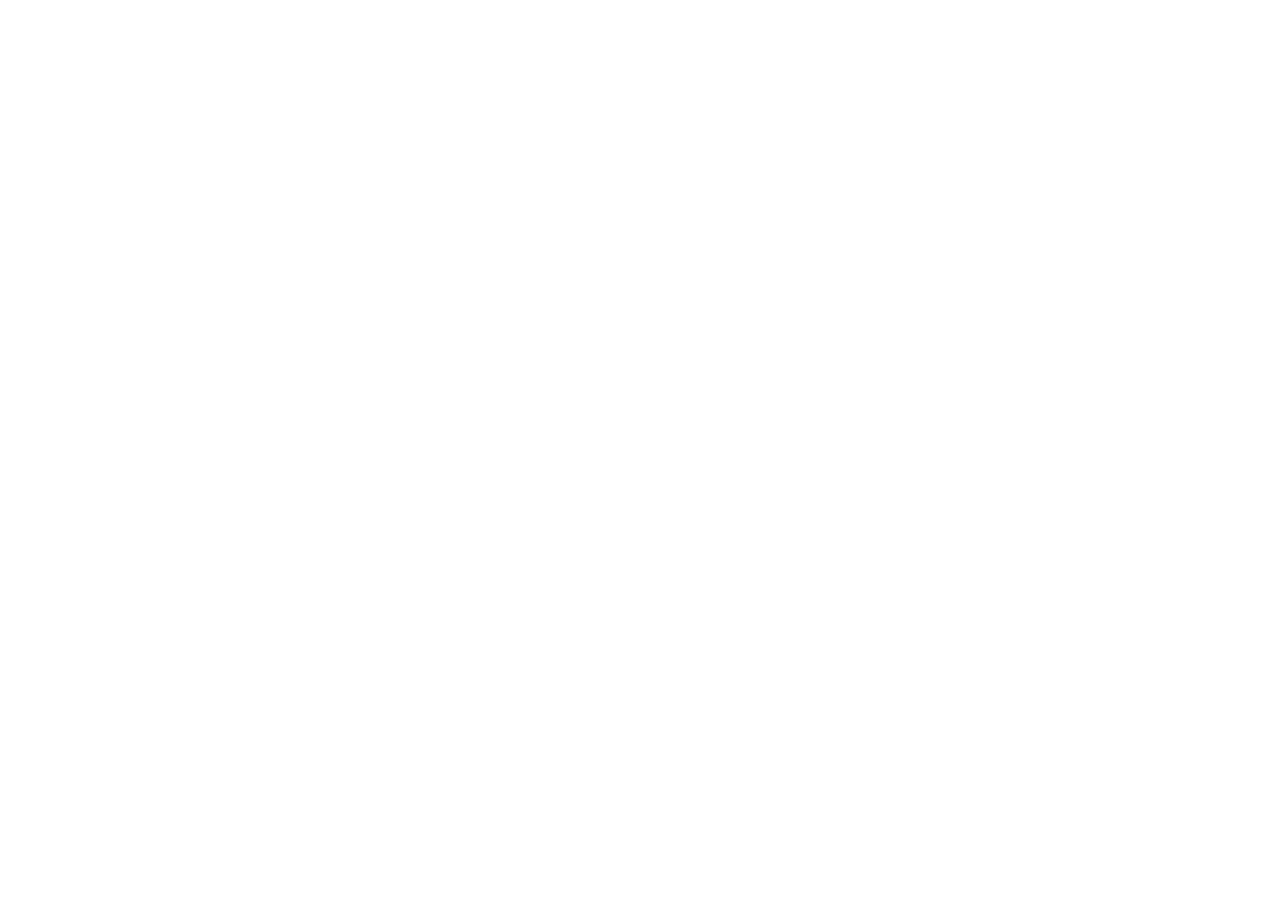
==== index.html @ ead88a3d "Initial commit" ====
<!DOCTYPE html>
<html lang="en">
<head>
  <meta charset="UTF-8">
  <meta http-equiv="X-UA-Compatible" content="IE=edge">
  <meta name="viewport" content="width=device-width, initial-scale=1.0">
  <title>Document</title>
  <link rel="stylesheet" href="https://col-css.netlify.app/css/column.css">
  <link rel="stylesheet" href="https://necolas.github.io/normalize.css/8.0.1/normalize.css">
  <link rel="stylesheet" href="css/style.css">
</head>
<body>
  
</body>
</html>
---- css/style.css ----
html {
  box-sizing: border-box;
}

*,
*::before,
*::after {
  box-sizing: inherit;
}

body {
  margin: 0;
  padding: 0;
  display: flex;
  flex-direction: column;
  min-height: 100vh;
  background-color: #fff;
  font-family: sans-serif;
}

img {
  max-width: 100%;
  height: auto;
}
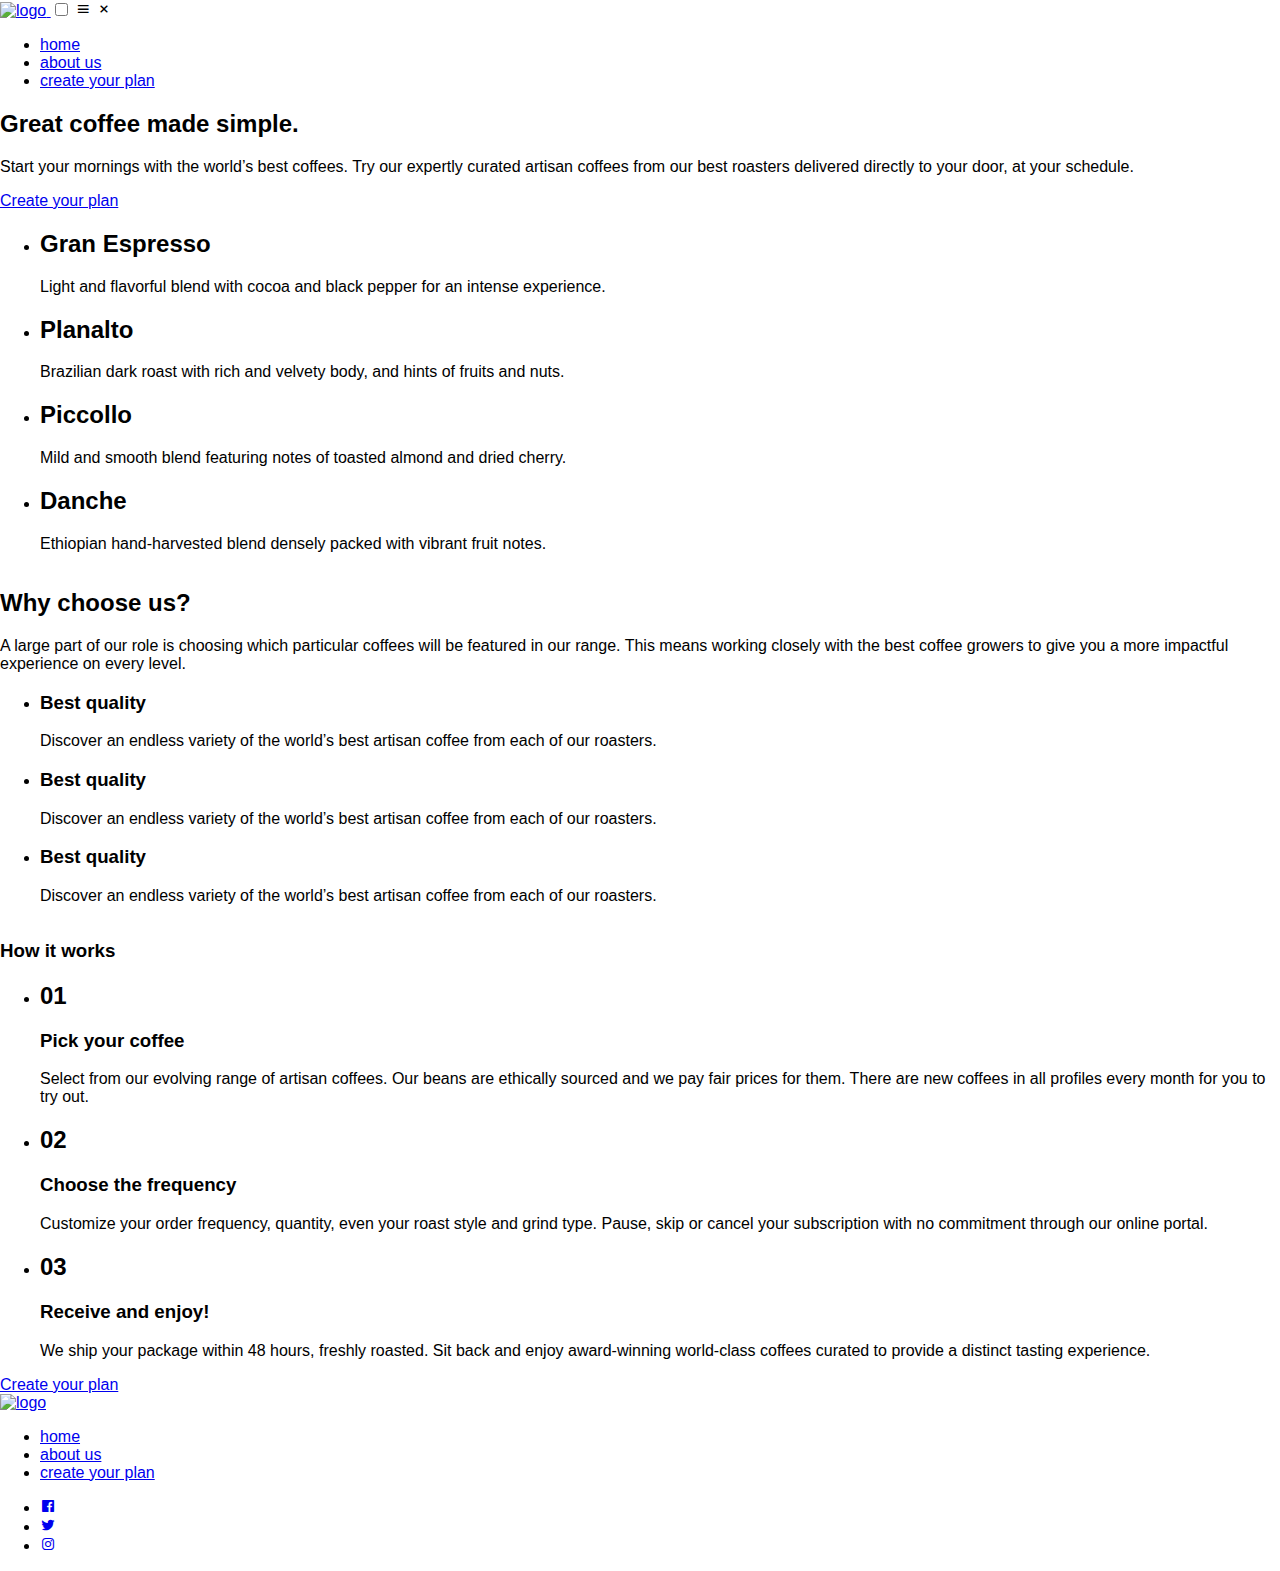
==== commit 8216c784: "changed media" ====
--- a/index.html
+++ b/index.html
@@ -4,12 +4,192 @@
   <meta charset="UTF-8">
   <meta http-equiv="X-UA-Compatible" content="IE=edge">
   <meta name="viewport" content="width=device-width, initial-scale=1.0">
-  <title>Document</title>
+  <title>Cofee</title>
+  <link href='https://unpkg.com/boxicons@2.0.9/css/boxicons.min.css' rel='stylesheet'>
+  <link rel="preconnect" href="https://fonts.googleapis.com">
+  <link rel="preconnect" href="https://fonts.gstatic.com" crossorigin>
+  <link href="https://fonts.googleapis.com/css2?family=Barlow:wght@400;600;700;800&family=Fraunces:wght@900&display=swap" rel="stylesheet">
   <link rel="stylesheet" href="https://col-css.netlify.app/css/column.css">
   <link rel="stylesheet" href="https://necolas.github.io/normalize.css/8.0.1/normalize.css">
+  <link rel="stylesheet" href="css/global.css">
   <link rel="stylesheet" href="css/style.css">
 </head>
 <body>
-  
+  <section id="hero">
+    <header class="site-header">
+      <div class="container">
+        <div class="header">
+          <a href="index.html">
+            <img class="header__logo" src="img/home/logo.svg" alt="logo">
+          </a>
+          <input type="checkbox" name="menu-check" id="menuCheck">
+          <label class="menu__label" for="menuCheck">
+              <i class='bx bx-menu' id="open"></i>
+              <i class='bx bx-x' id="close"></i>
+          </label>
+          <ul class="header__list">
+            <li class="header__item">
+              <a class="header__link text" href="index.html">home</a>
+            </li>
+            <li class="header__item">
+              <a class="header__link text" href="about.html">about us</a>
+            </li>
+            <li class="header__item">
+              <a class="header__link text" href="index.html">create your plan</a>
+            </li>
+          </ul>
+        </div>
+        <div class="hero__des">
+          <div class="inner-container">
+            <div class="hero__des-sec">
+              <h2 class="hero__title title">Great coffee made simple.</h2>
+              <p class="hero__text text">Start your mornings with the world’s best coffees. Try our expertly curated artisan coffees from our best roasters delivered directly to your door, at your schedule.</p>
+              <a class="hero__btn btn" href="#">Create your plan</a>
+            </div>
+          </div>
+        </div>
+      </div>
+    </header>
+  </section>
+
+
+  <section class="our">
+    <div class="container">
+      <div class="inner-container">
+        <div class="collection">
+          <ul class="collection__list">
+            <li class="collection__item">
+              <div class="collection__des">
+                <h2 class="collection__title title">Gran Espresso</h2>
+                <p class="collection__text text">Light and flavorful blend with cocoa and black pepper for an intense experience.</p>
+              </div>
+            </li>
+            <li class="collection__item">
+              <div class="collection__des">
+                <h2 class="collection__title title">Planalto</h2>
+                <p class="collection__text text">Brazilian dark roast with rich and velvety body, and hints of fruits and nuts.</p>
+              </div>
+            </li>
+            <li class="collection__item">
+              <div class="collection__des">
+                <h2 class="collection__title title">Piccollo</h2>
+                <p class="collection__text text">Mild and smooth blend featuring notes of toasted almond and dried cherry.</p>
+              </div>
+            </li>
+            <li class="collection__item">
+              <div class="collection__des">
+                <h2 class="collection__title title">Danche</h2>
+                <p class="collection__text text">Ethiopian hand-harvested blend densely packed with vibrant fruit notes.</p>
+              </div>
+            </li>
+          </ul>
+        </div>
+      </div>
+    </div>
+  </section>
+
+  <section class="choose">
+    <div class="container">
+      <div class="choose-des">
+        <h2 class="choose-des__title title">Why choose us?</h2>
+        <p class="choose-des__text text">A large part of our role is choosing which particular coffees will be featured in our range. This means working closely with the best coffee growers to give you a more impactful experience on every level.</p>
+        <div class="inner-container">
+          <div class="choose-sec">
+            <ul class="choose-sec__list">
+              <li class="choose-sec__item">
+                <div class="choose-des__sec">
+                  <h3 class="choose-sec__title title">Best quality</h3>
+                  <p class="choose-sec__text text">Discover an endless variety of the world’s best artisan coffee from each of our roasters.</p>
+                </div>
+              </li>
+              <li class="choose-sec__item">
+                <div class="choose-des__sec">
+                  <h3 class="choose-sec__title title">Best quality</h3>
+                  <p class="choose-sec__text text">Discover an endless variety of the world’s best artisan coffee from each of our roasters.</p>
+                </div>
+              </li>
+              <li class="choose-sec__item">
+                <div class="choose-des__sec">
+                  <h3 class="choose-sec__title title">Best quality</h3>
+                  <p class="choose-sec__text text">Discover an endless variety of the world’s best artisan coffee from each of our roasters.</p>
+                </div>
+              </li>
+            </ul>
+          </div>
+        </div>
+      </div>
+    </div>
+  </section>
+
+  <section class="work">
+    <div class="container">
+      <div class="inner-container description">
+        <h3 class="work__title">How it works</h3>
+        <div class="work__line-sec">
+          <span class="work__circle"></span>
+          <span class="work__line"></span>
+          <span class="work__circle"></span>
+          <span class="work__line"></span>
+          <span class="work__circle"></span>
+        </div>
+        <ul class="work__list">
+          <li class="work__item">
+            <h2 class="work__title-big title">01</h2>
+            <h3 class="work__subtitle title">Pick your coffee</h3>
+            <p class="work__text text">Select from our evolving range of artisan coffees. Our beans are ethically sourced and we pay fair prices for them. There are new coffees in all profiles every month for you to try out.</p>
+          </li>
+          <li class="work__item">
+            <h2 class="work__title-big title">02</h2>
+            <h3 class="work__subtitle title">Choose the frequency</h3>
+            <p class="work__text text">Customize your order frequency, quantity, even your roast style and grind type. Pause, skip or cancel your subscription with no commitment through our online portal.</p>
+          </li>
+          <li class="work__item">
+            <h2 class="work__title-big title">03</h2>
+            <h3 class="work__subtitle title">Receive and enjoy!</h3>
+            <p class="work__text text">We ship your package within 48 hours, freshly roasted. Sit back and enjoy award-winning world-class coffees curated to provide a distinct tasting experience.</p>
+          </li>
+        </ul>
+        <a class="work__btn btn" href="#">Create your plan</a>
+      </div>
+    </div>
+  </section>
+
+  <footer class="footer">
+    <div class="container">
+      <div class="footer-sec">
+        <div class="inner-container">
+          <div class="footer-des">
+            <a href="index.html">
+              <img class="footer__logo" src="img/home/footer-logo.svg" alt="logo">
+            </a>
+            <ul class="footer__list">
+              <li class="footer__item">
+                <a class="footer__link text" href="index.html">home</a>
+              </li>
+              <li class="footer__item">
+                <a class="footer__link text" href="about.html">about us</a>
+              </li>
+              <li class="footer__item">
+                <a class="footer__link text" href="index.html">create your plan</a>
+              </li>
+            </ul>
+            <div class="social">
+              <ul class="social__list">
+                <li class="social__item">
+                  <a class="social__link text" href="#"><i class='social__icon bx bxl-facebook-square'></i></a>
+                </li>
+                <li class="social__item">
+                  <a class="social__link text" href="#"><i class='social__icon bx bxl-twitter' ></i></a>
+                </li>
+                <li class="social__item">
+                  <a class="social__link text" href="#"><i class='social__icon bx bxl-instagram' ></i></a>
+                </li>
+              </ul>
+            </div>
+          </div>
+        </div>
+      </div>
+    </div>
+  </footer>
 </body>
 </html>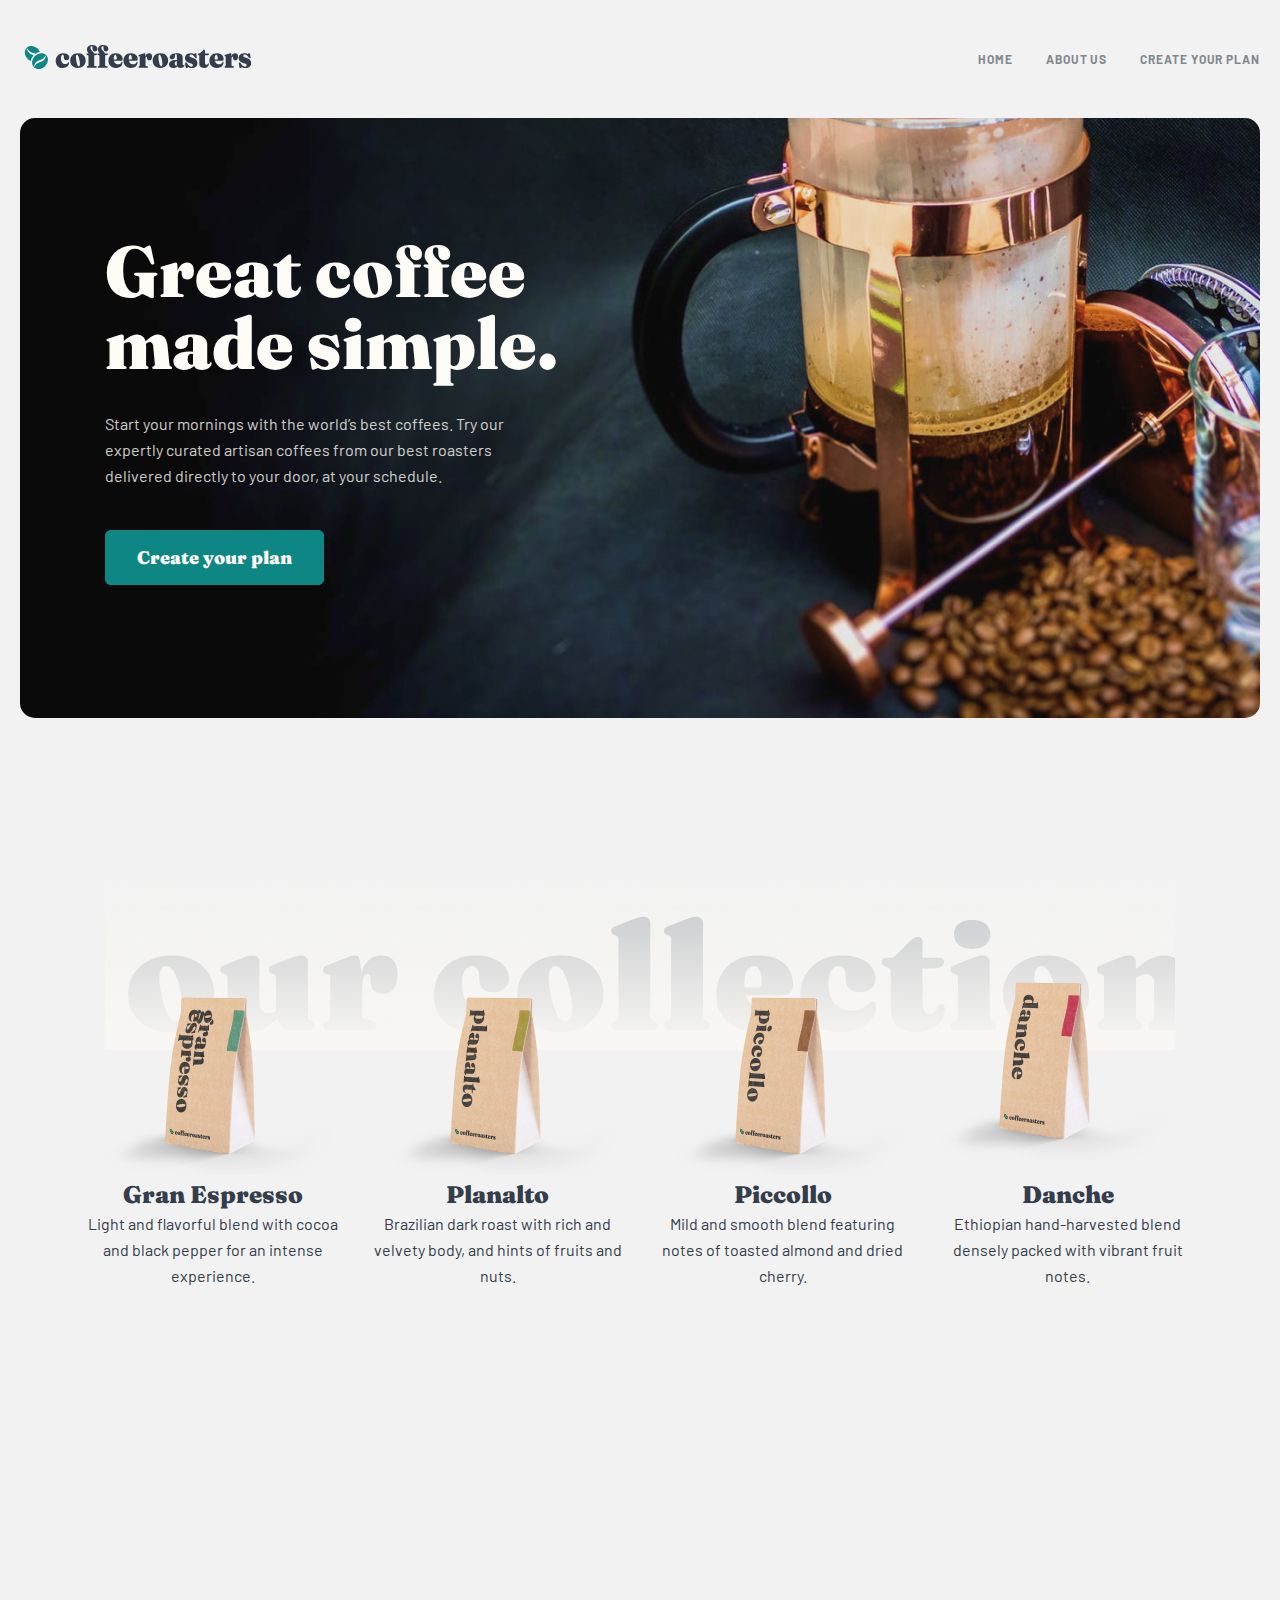
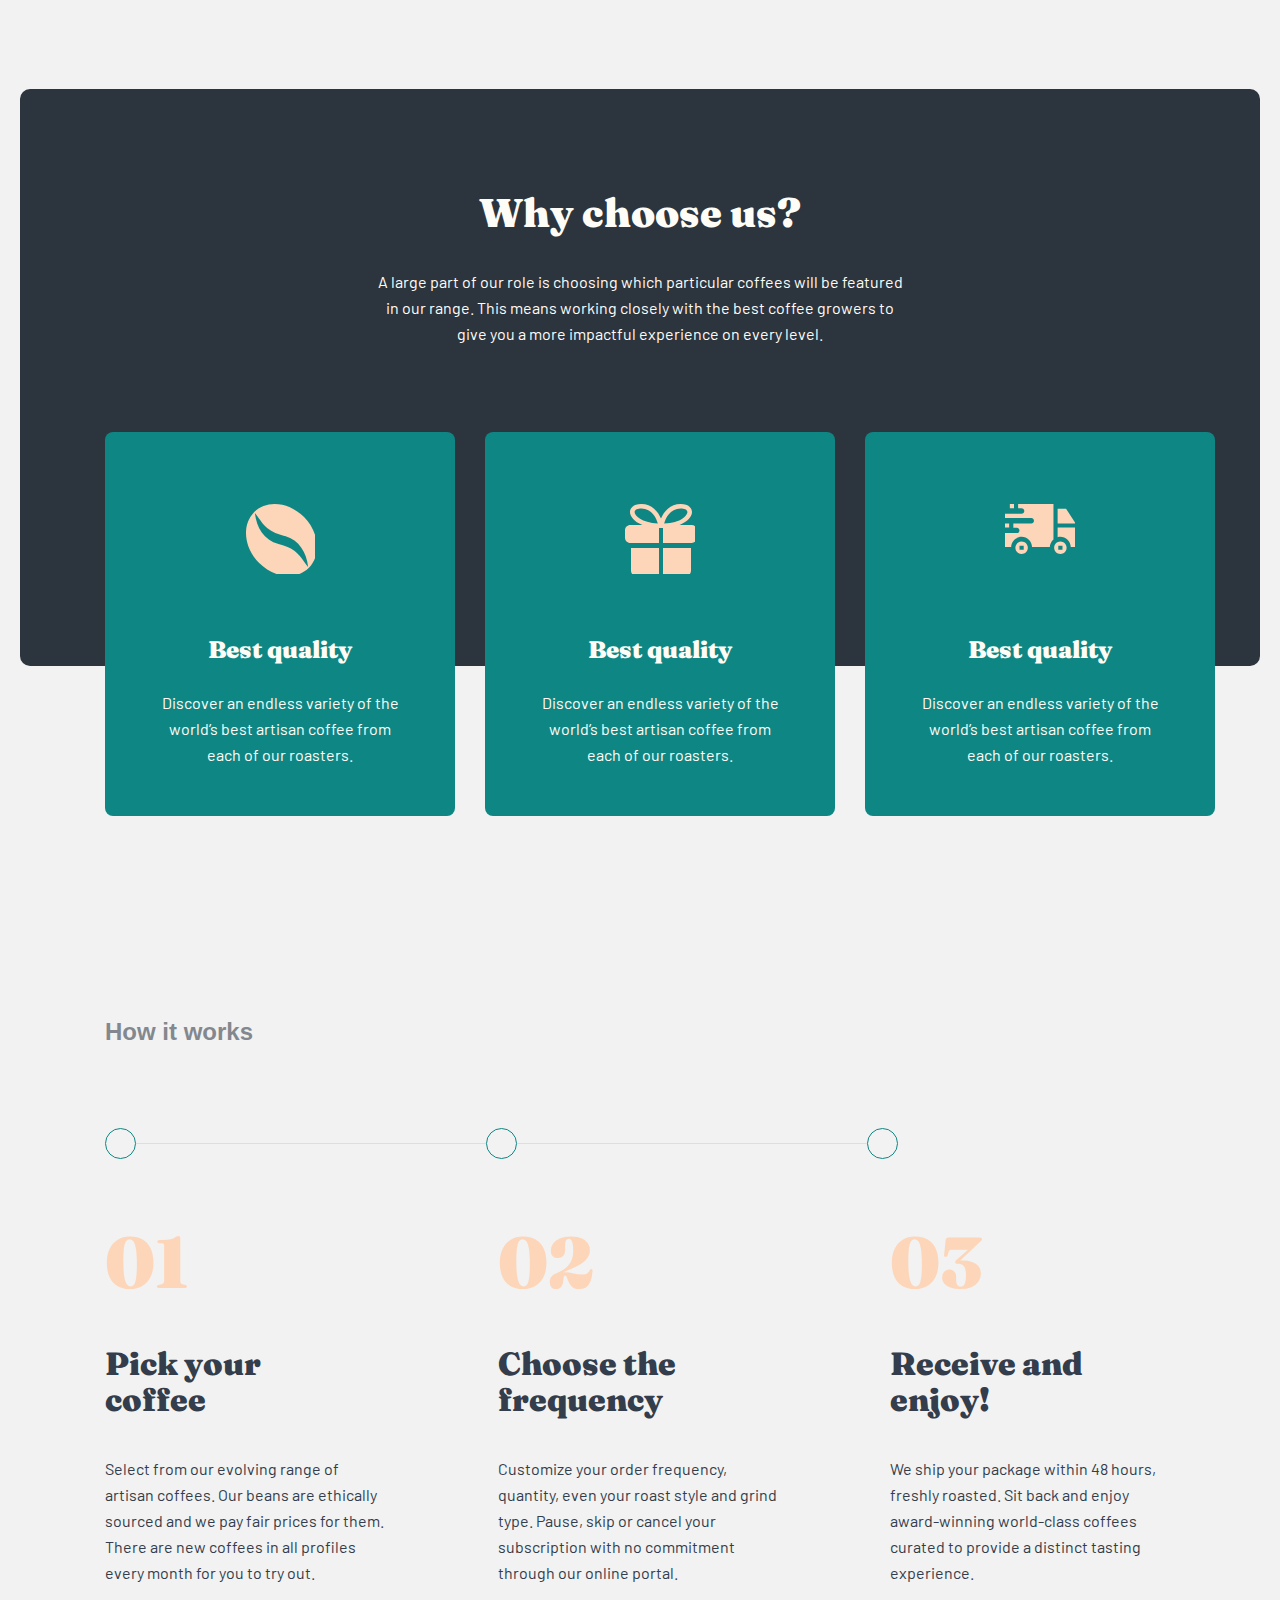
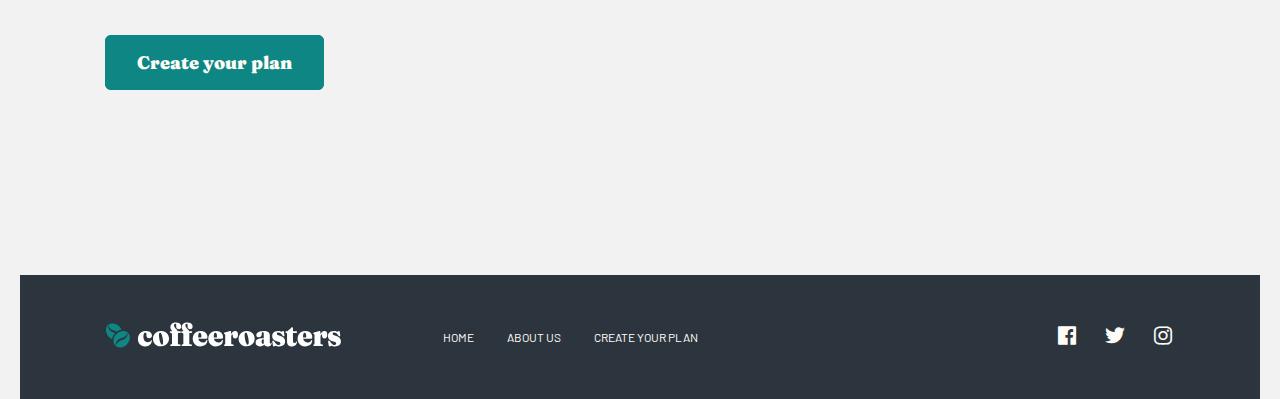
==== commit 26582492: "initial commit" ====
--- a/index.html
+++ b/index.html
@@ -32,7 +32,7 @@
               <a class="header__link text" href="index.html">home</a>
             </li>
             <li class="header__item">
-              <a class="header__link text" href="about.html">about us</a>
+              <a class="header__link text" href="index.html">about us</a>
             </li>
             <li class="header__item">
               <a class="header__link text" href="index.html">create your plan</a>
@@ -167,7 +167,7 @@
                 <a class="footer__link text" href="index.html">home</a>
               </li>
               <li class="footer__item">
-                <a class="footer__link text" href="about.html">about us</a>
+                <a class="footer__link text" href="index.html">about us</a>
               </li>
               <li class="footer__item">
                 <a class="footer__link text" href="index.html">create your plan</a>
--- a/css/global.css
+++ b/css/global.css
@@ -0,0 +1,106 @@
+html {
+  box-sizing: border-box;
+}
+
+*,
+*::before,
+*::after {
+  margin: 0;
+  padding: 0;
+  box-sizing: inherit;
+}
+
+:root {
+  /* fonts */
+  --font-barlow: 'Barlow', sans-serif;
+  --font-fraunces: 'Fraunces', serif;
+  /* color */
+  --color-ffffff: #ffffff;
+  --color-000000: #000000;
+  --color-0e8784: #0e8784;
+  --color-333d4b: #333d4b;
+  --color-fefcf7: #fefcf7;
+  --color-fdd6ba: #fdd6ba;
+  --color-2c343e: #2c343e;
+  --color-f2f2f2: #f2f2f2;
+  --color-83888f: #83888f;
+  --color-979797: #979797;
+  /* color rgba */
+  --color-rgba1: rgba(131, 136, 143, 1);
+}
+
+body {
+  margin: 0;
+  padding: 0;
+  display: flex;
+  justify-content: space-between;
+  flex-direction: column;
+  min-height: 100vh;
+  background-color: var(--color-f2f2f2);
+  font-family: sans-serif;
+}
+
+img {
+  max-width: 100%;
+  height: auto;
+}
+
+h1,
+h2,
+h3,
+h4,
+h5,
+h6 {
+  margin: 0;
+}
+
+.container {
+  max-width: 1320px;
+  padding-left: 20px;
+  padding-right: 20px;
+  margin: 0;
+  margin-left: auto;
+  margin-right: auto;
+}
+
+.inner-container {
+  max-width: 1320px;
+  margin-left: auto;
+  margin-right: auto;
+  padding-left: 85px;
+  padding-right: 85px;
+}
+
+.title {
+  font-family: var(--font-fraunces);
+  font-style: normal;
+  font-weight: 900;
+}
+
+.text {
+  font-family: var(--font-barlow);  
+}
+
+.btn {
+  font-weight: 900;
+  font-size: 18px;
+  line-height: 25px;
+  font-family: var(--font-fraunces);
+  text-decoration: none;
+  padding: 15px 31px;
+  background-color: var(--color-0e8784);
+  color: var(--color-fefcf7);
+  border-radius: 6px;
+  border: 1px solid var(--color-0e8784);
+  transition: color 0.4s ease,
+              background-color 0.4s ease;
+}
+
+.btn:active {
+  opacity: .8;
+}
+
+.btn:hover {
+  color: var(--color-0e8784);
+  background-color: transparent;
+}--- a/css/style.css
+++ b/css/style.css
@@ -1,24 +1,903 @@
-html {
-  box-sizing: border-box;
-}
-
-*,
-*::before,
-*::after {
-  box-sizing: inherit;
-}
-
-body {
-  margin: 0;
-  padding: 0;
+#hero {
+  background-color: var(-c);
+}
+
+.header {
+  position: relative;
+  padding: 44px 0;
   display: flex;
-  flex-direction: column;
-  min-height: 100vh;
-  background-color: #fff;
-  font-family: sans-serif;
-}
-
-img {
-  max-width: 100%;
-  height: auto;
+  align-items: center;
+  justify-content: space-between;
+}
+
+.header__logo {
+  width: 236px;
+  height: 26px;
+}
+
+.menu-btn {
+  position: absolute;
+  right: 0;
+  display: flex;
+}
+
+.menu-check {
+  position: absolute;
+  top: 50%;
+  right: 0;
+  transform: translate(-50%, -50%);
+  width: 30px;
+  height: 30px;
+  display: none;
+}
+
+.menu-open {
+  position: absolute;
+  top: 50%;
+  right: 0;
+  transform: translate(-50%, -50%);
+  font-size: 25px;
+  width: 30px;
+  height: 30px;
+  display: none;
+}
+
+.menu-close {
+  position: absolute;
+  top: 50%;
+  right: 0;
+  transform: translate(-50%, -50%);
+  width: 30px;
+  height: 30px;
+  font-size: 25px;
+  display: none;
+}
+
+
+.header__list {
+  display: flex;
+  list-style: none;
+}
+
+.header__item:not(:last-child) {
+  margin-right: 33px;
+}
+
+.header__link {
+  text-decoration: none;
+  font-weight: bold;
+  font-size: 12px;
+  line-height: 15px;
+  letter-spacing: 0.923077px;
+  text-transform: uppercase;
+  color: var(--color-83888f);
+  transition: color 0.3s ease;
+}
+
+.header__link:hover {
+  color: var(--color-333d4b);
+}
+
+
+.hero__des {
+  background-image: url("../img/home/hero-bg.png");
+  width: 100%;
+  height: 600px;
+  border-radius: 15px;
+}
+
+.hero__title {
+  padding-top: 117px;
+  width: 493px;
+  font-size: 72px;
+  line-height: 72px;
+  color: var(--color-fefcf7);
+}
+
+.hero__text {
+  margin-top: 32px;
+  width: 445px;
+  font-weight: normal;
+  font-size: 16px;
+  color: var(--color-fefcf7);
+  line-height: 26px;
+  mix-blend-mode: normal;
+  opacity: 0.8;
+  margin-bottom: 56px;
+}
+
+.our {
+  padding-top: 136px;
+  padding-bottom: 400px;
+}
+
+.collection {
+  position: relative;
+}
+
+.collection::before {
+  content: '';
+  z-index: -1;
+  position: absolute;
+  top: 0;
+  background-image: url("../img/home/mian-bg.png");
+  background-repeat: no-repeat;
+  width: 100%;
+  height: 196px;
+}
+
+.collection__list {
+  display: grid;
+  list-style: none;
+  grid-template-columns: repeat(4, auto);
+  justify-content: center;
+  text-align: center;
+  grid-gap: 30px;
+  padding-top: 128px;
+}
+
+.collection__item {
+  width: 255px;
+}
+
+.collection__item::before {
+  content: "";
+  background-repeat: no-repeat;
+  width: 255px;
+  height: 193px;
+  display: inline-block;
+}
+
+.collection__item:nth-child(1)::before {
+  background-image: url("../img/home/img-1.png");
+}
+
+.collection__item:nth-child(2)::before {
+  background-image: url("../img/home/img-2.png");
+}
+
+.collection__item:nth-child(3)::before {
+  background-image: url("../img/home/img-3.png");
+}
+
+.collection__item:nth-child(4)::before {
+  background-image: url("../img/home/img-4.png");
+}
+
+.collection__img {
+  width: 258px;
+  height: 193px;
+}
+
+.collection__title {
+  font-size: 24px;
+  line-height: 32px;
+  color: var(--color-333d4b);
+}
+
+.collection__text {
+  font-size: 16px;
+  line-height: 26px;
+  color: var(--color-333d4b);
+}
+
+
+
+.choose {
+  padding-bottom: 350px;
+}
+
+.choose-des {
+  position: relative;
+  width: 100%;
+  height: 577px;
+  background-color: var(--color-2c343e);
+  border-radius: 10px;
+  text-align: center;
+}
+
+.choose-des__title {
+  padding-top: 100px;
+  font-size: 40px;
+  line-height: 48px;
+  color: var(--color-fefcf7);
+}
+
+.choose-des__text {
+  margin: 0 auto;
+  margin-top: 32px;
+  width: 540px;
+  font-size: 16px;
+  line-height: 26px;
+  color: var(--color-fefcf7);
+}
+
+.choose-sec__list {
+  position: absolute;
+  bottom: -150px;
+  display: grid;
+  list-style: none;
+  grid-template-columns: repeat(3, auto);
+  grid-gap: 30px;
+}
+
+.choose-sec__item {
+  background-color: var(--color-0e8784);
+  width: 350px;
+  padding: 72px 48px 48px 48px;
+  border-radius: 8px;
+}
+
+.choose-sec__item::before {
+  content: '';
+  width: 70px;
+  height: 70px;
+  display: inline-block;
+  background-repeat: no-repeat;
+}
+
+.choose-sec__item:nth-child(1)::before {
+  background-image: url("../img/home/coffee-bean.svg");
+}
+
+.choose-sec__item:nth-child(2)::before {
+  background-image: url("../img/home/combined.svg");
+}
+
+.choose-sec__item:nth-child(3)::before {
+  background-image: url("../img/home/car.svg");
+}
+
+.choose-sec__title {
+  margin-top: 56px;
+  font-size: 24px;
+  line-height: 32px;
+  color: var(--color-fefcf7);
+}
+
+.choose-sec__text {
+  margin-top: 24px;
+  font-size: 16px;
+  line-height: 26px;
+  color: var(--color-fefcf7);
+}
+
+.work {
+  padding-bottom: 200px;
+}
+
+.work__title {
+  font-size: 24px;
+  line-height: 32px;
+  margin-bottom: 80px;
+  color: var(--color-83888f)
+}
+
+.work__line-sec {
+  margin-bottom: 67px;
+  display: flex;
+  align-items: center;
+}
+
+.work__circle {
+  width: 31px;
+  height: 31px;
+  border: 1px solid var(--color-0e8784);
+  border-radius: 50%;
+}
+
+.work__line {
+  width: 350px;
+  border-bottom: 1px solid var(--color-fdd6ba);
+}
+
+.work__list {
+  list-style: none;
+  display: grid;
+  grid-template-columns: repeat(3, auto);
+  margin-bottom: 64px;
+  grid-gap: 95px;
+  justify-content: space-between;
+}
+
+.work__item {
+  width: 285px;
+}
+
+.work__title-big {
+  font-size: 72px;
+  line-height: 72px;
+  color: var(--color-fdd6ba);
+}
+
+.work__subtitle {
+  margin-top: 48px;
+  width: 200px;
+  font-size: 32px;
+  line-height: 36px;
+  margin-bottom: 38px;
+  color: var(--color-333d4b);
+}
+
+.work__text {
+  font-size: 16px;
+  line-height: 26px;
+  color: var(--color-333d4b);
+}
+
+/* footer */
+
+.footer-sec {
+  padding: 47px 0;
+  background-color: var(--color-2c343e);
+}
+
+.footer__logo {
+  width: 236px;
+  height: 26px;
+}
+
+.footer-des {
+  display: flex;
+  align-items: center;
+  /* justify-content: space-between; */
+}
+
+.footer__list {
+  display: flex;
+  list-style: none;
+  margin-left: 102px;
+}
+
+.footer__item:not(:last-child) {
+  margin-right: 33px;
+}
+
+.footer__link {
+  text-transform: uppercase;
+  text-decoration: none;
+  color: var(--color-fefcf7);
+  transition: color 0.4s ease;
+  line-height: 15px;
+  font-size: 12px;
+}
+
+.footer__link:hover {
+  color: var(--color-0e8784);
+}
+
+.social {
+  margin-left: auto;
+}
+
+.social__list {
+  list-style: none;
+  flex-grow: 1;
+  display: flex;
+  align-items: end;
+  margin-left: 0;
+}
+
+.social__item:not(:first-child) {
+  margin-left: 24px;
+
+}
+
+.social__icon {
+  color: var(--color-fefcf7);
+  font-size: 24px;
+  transition: color 0.4s ease;
+}
+
+.social__icon:hover {
+  color: var(--color-0e8784);
+}
+
+/* button */
+
+
+.menu__label {
+  position: absolute;
+  right: 30px;
+  top: 40px;
+  font-size: 40px;
+  z-index: 100;
+}
+
+.menu__label > i{
+  position: absolute;
+}
+
+#menuCheck {
+  display: none;
+}
+
+#close,
+#open {
+  display: none;
+}
+
+
+
+/* media */
+
+
+@media screen and (max-width: 768px) {
+  .container {
+    max-width: 90%;  
+  }
+
+  .inner-container {
+    padding: 0;
+  }
+
+  .hero__title {
+    width: 330px;
+    font-size: 48px;
+    line-height: 48px;
+  }
+
+  .hero__text {
+    width: 400px;
+    font-size: 15px;
+    line-height: 25px;
+  }
+
+  .hero__des {
+    width: 100%;
+    height: 500px;
+    border-radius: 10px;
+    background-position: center center;
+    background-size: cover;
+    background-repeat: no-repeat;
+  }
+
+  .hero__des-sec {
+    margin-left: 58px;
+  }
+
+  /* our */
+
+  .our {
+    padding-bottom: 144px;
+  }
+
+  .collection::before {
+    background-position: center center;
+    background-size: cover;
+    width: 100%;
+    height: 118px;
+  }
+
+  .collection__list {
+    flex-flow: row wrap;
+    grid-template-columns: repeat(1, 100%);
+  }
+
+  .collection__item {
+    display: flex;
+    align-items: center;
+    width: 100%;
+    display: flex;
+  }
+
+  .collection__item::before {
+    display: block;
+  }
+
+  .collection__des {
+    align-items: center;
+  }
+
+  .collection__title {
+    text-align: start;
+    display: block;
+  }
+
+  .collection__text {
+    width: 282px;
+    text-align: start;
+    display: block;
+  }
+
+  /* choose */
+
+  .choose {
+    padding-bottom: 600px;
+  }
+
+  .choose-sec__list {
+    bottom: -50%;
+    left: 35px;
+    margin: 0 auto;
+    grid-template-columns: repeat(1, 573px);
+    justify-content: center;
+  }
+
+  .choose-sec__item::before {
+    width: 56px;
+    height: 56px;
+    display: block;
+    display: flex;
+    align-items: center;
+    background-size: contain;
+  }
+
+  .choose-sec__item {
+    width: 100%;
+    align-items: center;
+    height: 180px;
+    display: flex;
+    padding: 41px;
+  }
+
+  .choose-des__sec {
+    align-items: center;
+    margin-left: 56px;
+  } 
+
+  .choose-des__title {
+    padding-top: 56px;
+    line-height: 48px;
+    font-size: 32px;
+  }
+
+  .choose-sec__text {
+    font-size: 15px;
+    line-height: 25px;
+  }
+
+  .choose-sec__title {
+    display: block;
+    margin: 0 auto;
+    text-align: start;
+  }
+
+  .choose-sec__text {
+    text-align: start;
+    margin: 0 auto;
+  }
+
+  /* work */
+
+  .work {
+    padding-top: 100px;
+  }
+
+  .work__title {
+    margin-bottom: 40px;
+  }
+
+  .work__line-sec {
+    margin-bottom: 48px;
+  }
+
+  .work__line {
+    width: 200px;
+  }
+
+  .work__list {
+    grid-template-columns: repeat(3, 220px);
+    grid-gap: 0px;
+    overflow: hidden;
+  }
+
+  .work__subtitle {
+    font-size: 28px;
+    line-height: 32px;
+  }
+
+  .work__text {
+    width: 190px;
+    overflow: hidden;
+  }
+
+  /* footer */
+
+  .footer__logo {
+    width: 100%;
+    display: block;
+  }
+
+  .footer-des {
+    display: block;
+  }
+
+  .footer__list {
+    justify-content: center;
+    margin: 0 auto;
+    margin-top: 32px;
+    margin-bottom: 65px;
+  }
+
+  .social__list {
+    justify-content: center;
+  }
+
+}
+
+
+@media screen and (max-width: 500px) {
+  .header__list {
+    display: none;
+  }
+
+  .inner-container {
+    padding: 0;
+  }
+
+  #open {
+    display: block;
+  }
+  #close,
+  #open {
+    cursor: pointer;
+  }
+  
+  #close {
+    display: none;
+  }
+  .header__list {
+    display: block;
+    padding-top: 140px;
+    text-align: center;
+    width:100vw;
+    height: 100vh;
+    position: fixed;
+    right: 0;
+    top: 0;
+    transform: translateX(100%);
+    background: rgb(94,94,94);
+    background: linear-gradient(0deg, rgba(94,94,94,0.9836309523809523) 0%, rgba(255,255,255,0.9248074229691877) 100%);
+    transition: transform 0.4s ease;
+  }
+
+  #menuCheck:checked.header__logo {
+    z-index: 100;
+  }
+
+  #menuCheck:checked ~ .header__list {
+    transform: translateX(0%);
+  }
+
+  #menuCheck:checked ~ .menu__label #open {
+    display: none;
+  }
+  #menuCheck:checked ~ .menu__label #close {
+    display: block;
+    color: var(--color-333d48);
+  }
+  
+  .nav__list {
+    display: block;
+  }
+
+  .header__item {
+
+    margin-bottom: 32px;
+  }
+
+  .header__link {
+    font-weight: 900;
+    font-family: var(--font-fraunces);
+    font-size: 24px;
+    line-height: 32px;
+    color: var(--color-333d48);
+  }
+
+  .hero__des {
+    display: flex;
+    align-items: center;
+    text-align: center;
+    justify-content: center;
+  }
+
+  .hero__title {
+    padding: 0;
+    display: block;
+    /* position: absolute; */
+    left: 0;
+    text-align: center;
+    margin: 0 auto;
+  }
+
+  .hero__text {
+    width: 279px;
+    margin: 0 auto;
+    margin-top: 24px;
+    margin-bottom: 40px;
+  } 
+
+  .hero__des-sec {
+    margin: 0;
+  }
+
+  /* our */
+
+  .our {
+    padding-bottom: 120px;
+  }
+
+  .collection::before {
+    width: 100%;
+    height: 72px;
+  }
+
+  .collection__list {
+    grid-template-columns: repeat(1, auto);
+  }
+  
+  .collection__item {
+    display: inline-block;
+    align-items: center;
+    width: 100%;
+  }
+
+  .collection__item::before {
+    display: inline-block;
+  }
+
+  .collection__des {
+    align-items: center;
+  }
+
+  .collection__title {
+    text-align: center;
+    display: block;
+  }
+
+  .collection__text {
+    width: 282px;
+    text-align: center;
+    display: block;
+  }
+
+  /* choose */
+
+  .choose-des__title {
+    font-size: 28px;
+    line-height: 28px;  
+  }
+
+  .choose-des__text {
+    font-size: 15px;
+    line-height: 25px;
+    width: 279px;
+  }
+
+  .choose-des {
+    height: 902px;
+  }
+
+  .choose-sec__list {
+    grid-template-columns: repeat(1, 279px);
+    grid-gap: 24px;
+  }
+  .choose-sec__list {
+    bottom: -65%;
+    left: 55px;
+    margin: 0 auto;
+    grid-template-columns: repeat(1, 573px);
+    justify-content: center;
+  }
+
+  .choose-sec__item::before {
+    width: 56px;
+    height: 56px;
+    display: block;
+    display: flex;
+    justify-content: center;
+    margin: 0 auto;
+    align-items: center;
+    background-size: contain;
+  }
+
+  .choose-sec__item {
+    width: 279px;
+    align-items: center;
+    height: 382px;
+    display: block;
+    justify-content: center;
+    padding: 72px 12px 51px 12px ;
+  }
+
+  .choose-des__sec {
+    align-items: center;
+    margin: 0;
+  } 
+
+  .choose-sec__title {
+    display: block;
+    margin: 0 auto;
+    margin-top: 56px;
+    margin-bottom: 24px;
+    text-align: center;
+  }
+
+  .choose-sec__text {
+    text-align: center;
+    margin: 0 auto;
+  }
+
+  /* work */
+
+  .work {
+    padding-bottom: 120px;
+  }
+
+  .work__title {
+    text-align: center;
+    margin-bottom: 80px;
+  }
+
+  .description {
+    justify-content: center;
+    text-align: center;
+    margin: 0;
+    padding: 0;
+  }
+
+  .work__line-sec {
+    display: none;
+  }
+
+  .work__list {
+    grid-template-columns: repeat(1, 100%);
+  }
+
+  .work__item {
+    margin: 0 auto;
+    justify-content: center;
+  }
+
+  .work__title-big {
+    width: 100%;
+    text-align: center;
+    margin: 0 auto;
+    margin-bottom: 24px;
+  }
+
+  .work__subtitle {
+    width: 327px;
+    text-align: center;
+    margin: 0 auto;
+    margin-bottom: 24px;
+  }
+
+  .work__text {
+    width: 100%;
+    text-align: center;
+    margin: 0 auto;
+    margin-bottom: 56px;
+  }
+
+  /* footer */
+
+  .footer__list {
+    display: block;
+    margin-bottom: 0;
+  }
+
+  .footer__item {
+    margin: 0 auto;
+    text-align: center;
+  }
+
+  .footer__item:nth-child(1),
+  .footer__item:nth-child(2), 
+  .footer__item:nth-child(3) {
+    margin-right: 0px;
+    margin-bottom: 24px;
+  }
+
+  .footer__link {
+    margin: 0;
+    font-size: 12px;
+    line-height: 15px;
+    color: var(--color-83888f);
+  }
+
+  .social__list {
+    margin-top: 0;
+  }
 }